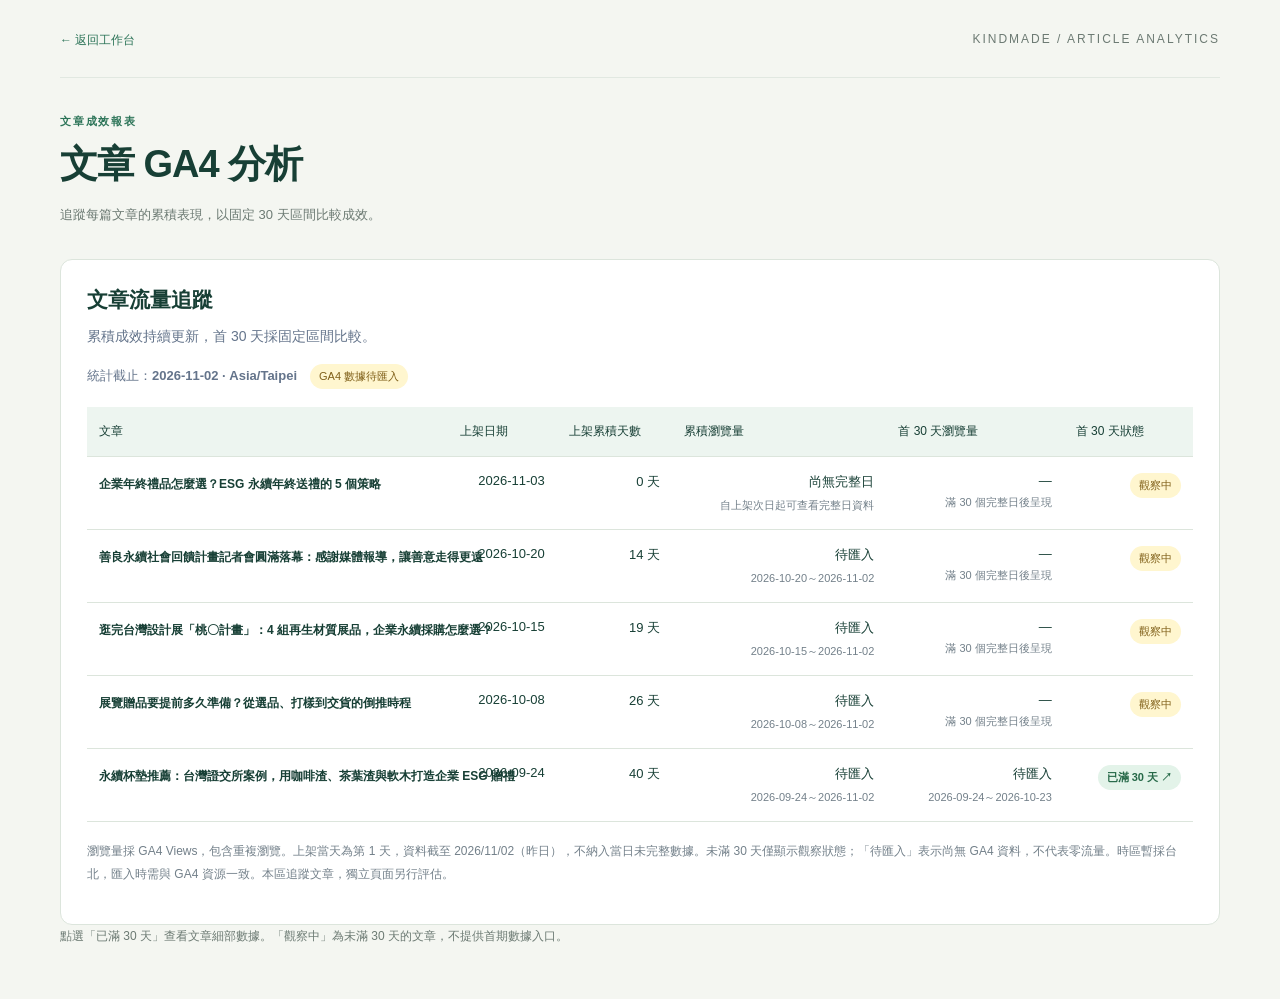
==== docs/article-ga4-report.html @ d6ae5f82 "Publish article analytics preview and reorganize dashboard cards" ====
<!doctype html>
<html lang="zh-Hant"><head><meta charset="utf-8"><meta name="viewport" content="width=device-width,initial-scale=1"><title>文章 GA4 分析｜Kindmade 工作台</title><link rel="stylesheet" href="gsc-report.css"><script src="article-traffic-data.js" defer></script><script src="article-traffic.js" defer></script><style>.traffic-info{font-size:13px;color:#64748b;margin:18px 0}.traffic-scroll{overflow-x:auto}.traffic-table{width:100%;min-width:860px;border-collapse:collapse;font-size:13px}.traffic-table th{background:#edf5f0;color:#173f35;text-align:left;font-size:12px;white-space:nowrap}.traffic-table td,.traffic-table th{padding:16px 12px;border-bottom:1px solid #dce5dc;vertical-align:top}.traffic-table td:first-child{min-width:230px;max-width:300px;line-height:1.7}.traffic-table a{color:#173f35;text-decoration:none;font-weight:600}.traffic-table a:hover{text-decoration:underline}.traffic-table small{display:block;color:#73808a;font-size:11px;margin-top:7px;white-space:nowrap}.traffic-badge{display:inline-block;padding:5px 9px;background:#fff6cf;color:#806019;border-radius:20px;font-size:11px;white-space:nowrap}.traffic-ready{background:#e3f3e9;color:#256847}.traffic-note{font-size:12px;line-height:1.9;color:#73808a;margin-top:18px}

.article-panel{background:white;padding:26px;border:1px solid #dce5dc;border-radius:12px}.section-title{margin:0 0 10px}.section-copy{font-size:14px;color:#64748b}.traffic-table .traffic-open{color:#256847;text-decoration:none}.traffic-open:hover{background:#cde7d6}.traffic-open:focus-visible{outline:3px solid #8a5a0a;outline-offset:3px}@media(max-width:720px){.article-panel{padding:16px}}
</style></head><body><main><nav><a href="index.html">← 返回工作台</a><span>KINDMADE / ARTICLE ANALYTICS</span></nav><header><div><p class="eyebrow">文章成效報表</p><h1>文章 GA4 分析</h1><p class="muted">追蹤每篇文章的累積表現，以固定 30 天區間比較成效。</p></div></header><section class="article-panel" aria-labelledby="traffic-title">
      <div class="article-panel-head"><div><h2 class="section-title" id="traffic-title">文章流量追蹤</h2><p class="section-copy">累積成效持續更新，首 30 天採固定區間比較。</p></div></div>
      <p class="traffic-info">統計截止：<strong id="traffic-cutoff"></strong>　<span class="traffic-badge">GA4 數據待匯入</span></p>
      <div class="traffic-scroll"><table class="traffic-table"><thead><tr><th scope="col">文章</th><th scope="col">上架日期</th><th scope="col">上架累積天數</th><th scope="col">累積瀏覽量</th><th scope="col">首 30 天瀏覽量</th><th scope="col">首 30 天狀態</th></tr></thead><tbody id="traffic-rows"></tbody></table></div>
      <p class="traffic-note">瀏覽量採 GA4 Views，包含重複瀏覽。上架當天為第 1 天，資料截至 2026/11/02（昨日），不納入當日未完整數據。未滿 30 天僅顯示觀察狀態；「待匯入」表示尚無 GA4 資料，不代表零流量。時區暫採台北，匯入時需與 GA4 資源一致。本區追蹤文章，獨立頁面另行評估。</p>
      <noscript><p class="traffic-note">請啟用 JavaScript 以顯示文章流量追蹤表。</p></noscript>
    </section><footer>點選「已滿 30 天」查看文章細部數據。「觀察中」為未滿 30 天的文章，不提供首期數據入口。</footer></main></body></html>
---- docs/gsc-report.css ----
:root{--ink:#173f35;--muted:#6c7a73;--line:#e1e8e1;--green:#2c7458}*{box-sizing:border-box}body{margin:0;background:#f4f6f1;color:var(--ink);font-family:"Segoe UI","Microsoft JhengHei",sans-serif}main{max-width:1240px;margin:auto;padding:32px 40px}a{color:var(--green);text-decoration:none}nav{display:flex;justify-content:space-between;font-size:12px;padding-bottom:28px;border-bottom:1px solid var(--line)}nav span{letter-spacing:2px;color:var(--muted)}header{display:flex;justify-content:space-between;align-items:center;padding:36px 0 22px;gap:20px}h1{font-size:clamp(25px,3vw,38px);letter-spacing:-1px;margin:10px 0 16px}h2{font-size:21px;margin:5px 0}.eyebrow{font-size:11px;letter-spacing:1.8px;color:var(--green);font-weight:700;margin:0}.muted{color:var(--muted);font-size:13px}button,.button,select{font:inherit;font-size:13px;border:1px solid #ccd8ce;background:white;color:var(--ink);padding:11px 16px;border-radius:8px;cursor:pointer}button:hover,.button:hover{background:#e9f0e8}button:focus-visible,a:focus-visible,select:focus-visible{outline:3px solid #c49b44;outline-offset:3px}.toolbar{display:flex;align-items:center;justify-content:space-between;gap:15px;font-size:13px;margin:8px 0 20px}.toolbar label{display:flex;align-items:center;gap:12px}.dot{display:inline-block;width:7px;height:7px;border-radius:50%;background:#468163;margin-right:8px}.cards{display:grid;grid-template-columns:repeat(4,1fr);gap:16px;margin-bottom:30px}.card{background:white;border:1px solid var(--line);padding:22px;border-radius:12px;position:relative;overflow:hidden}.card:first-child{background:var(--ink);color:white}.card:before{content:"";position:absolute;top:0;left:0;width:100%;height:3px;background:#a9c8b2}.card:first-child:before{background:#d4dcb0}.card-label{font-size:13px;opacity:.8}.value{font-size:36px;letter-spacing:-1px;font-weight:650;margin:18px 0 10px}.comparison{font-size:12px;color:var(--muted)}.card:first-child .comparison{color:#d2e5d6}.up{color:#287153}.down{color:#ad5940}.card:first-child .up,.card:first-child .down{color:#ecedca}.panel{background:white;border:1px solid var(--line);border-radius:12px;margin-bottom:22px;overflow:hidden}.section-head{padding:24px;display:flex;justify-content:space-between;align-items:center;gap:16px}.section-head p.muted{margin-bottom:0}.table-wrap{overflow-x:auto}table{width:100%;border-collapse:collapse;white-space:nowrap;text-align:right;font-size:14px}th{background:#f7f9f5;color:var(--muted);font-weight:500;font-size:12px}th,td{padding:17px 24px;border-bottom:1px solid #edf0eb}th:first-child,td:first-child{text-align:left}tr.selected{background:#eaf2e9}td button{padding:0;border:0;background:transparent;font-weight:650;color:inherit}tr.selected td:first-child{border-left:3px solid var(--green)}td a{font-size:12px}.note{font-size:12px;color:var(--muted);line-height:1.8;margin:0;padding:18px 24px}footer{font-size:12px;color:var(--muted);line-height:1.9;padding-bottom:20px}@media(max-width:800px){main{padding:20px}.cards{grid-template-columns:repeat(2,1fr)}header{align-items:flex-start;flex-direction:column}nav span{display:none}.toolbar{align-items:flex-start;flex-direction:column}.value{font-size:30px}.section-head{padding:20px}td,th{padding:16px}.card{padding:18px}}@media(max-width:380px){.cards{grid-template-columns:1fr}}
.entry-table td:first-child{white-space:normal;min-width:260px;max-width:560px}.entry-name{display:inline-block;vertical-align:middle;max-width:calc(100% - 40px);overflow-wrap:anywhere}.rank{display:inline-block;width:24px;margin-right:12px;color:var(--muted);font-size:12px}.page-link strong{display:block;font-size:14px;font-weight:600}.page-link small{display:block;color:var(--muted);font-size:11px;margin-top:5px;overflow-wrap:anywhere}.page-link:hover strong{text-decoration:underline}
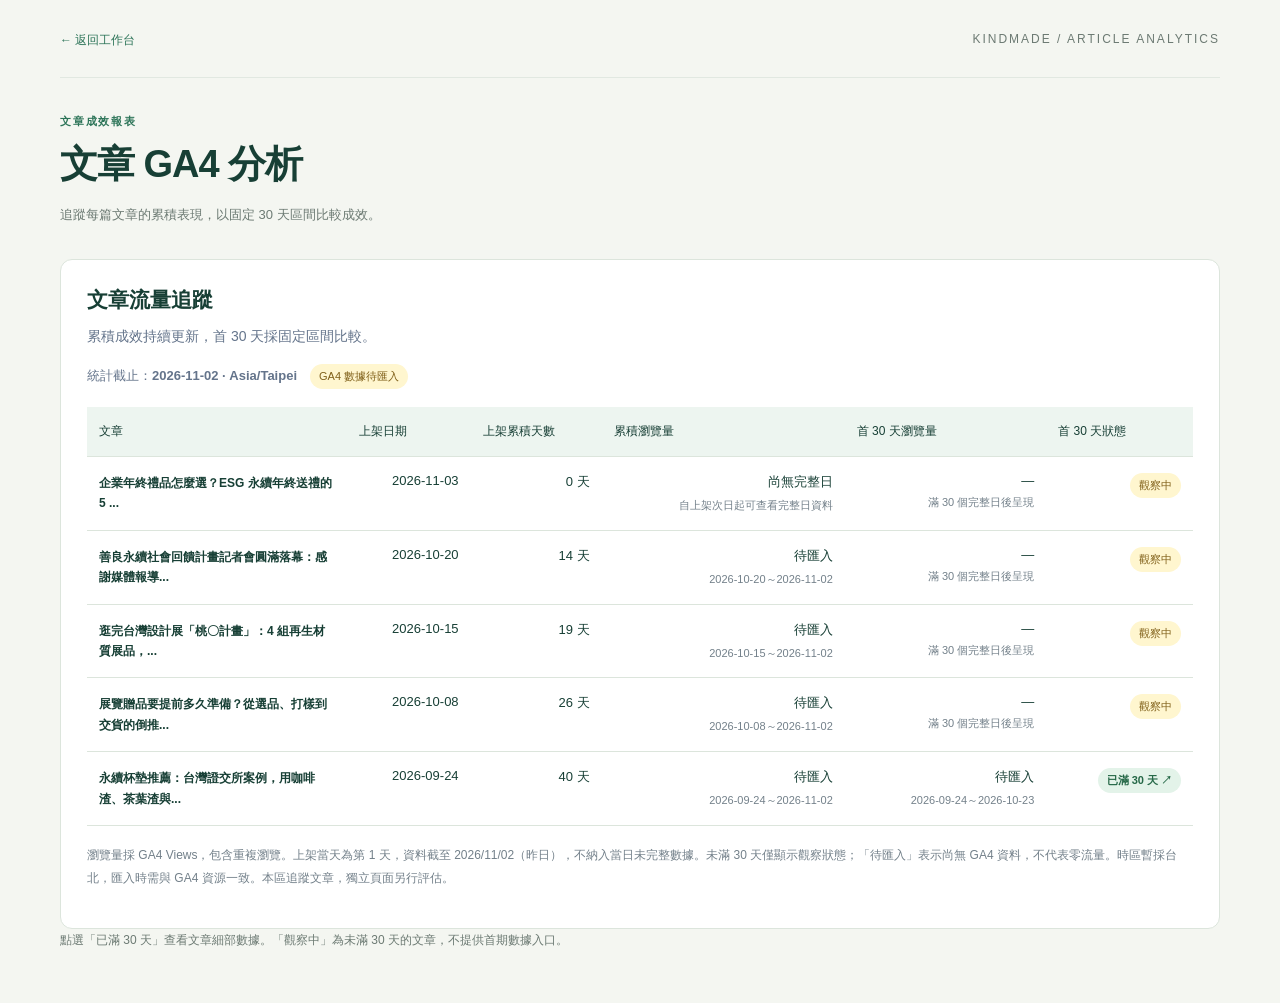
==== commit f6c2595c: "Truncate article traffic titles to 24 characters" ====
--- a/docs/article-ga4-report.html
+++ b/docs/article-ga4-report.html
@@ -2,6 +2,7 @@
 <html lang="zh-Hant"><head><meta charset="utf-8"><meta name="viewport" content="width=device-width,initial-scale=1"><title>文章 GA4 分析｜Kindmade 工作台</title><link rel="stylesheet" href="gsc-report.css"><script src="article-traffic-data.js" defer></script><script src="article-traffic.js" defer></script><style>.traffic-info{font-size:13px;color:#64748b;margin:18px 0}.traffic-scroll{overflow-x:auto}.traffic-table{width:100%;min-width:860px;border-collapse:collapse;font-size:13px}.traffic-table th{background:#edf5f0;color:#173f35;text-align:left;font-size:12px;white-space:nowrap}.traffic-table td,.traffic-table th{padding:16px 12px;border-bottom:1px solid #dce5dc;vertical-align:top}.traffic-table td:first-child{min-width:230px;max-width:300px;line-height:1.7}.traffic-table a{color:#173f35;text-decoration:none;font-weight:600}.traffic-table a:hover{text-decoration:underline}.traffic-table small{display:block;color:#73808a;font-size:11px;margin-top:7px;white-space:nowrap}.traffic-badge{display:inline-block;padding:5px 9px;background:#fff6cf;color:#806019;border-radius:20px;font-size:11px;white-space:nowrap}.traffic-ready{background:#e3f3e9;color:#256847}.traffic-note{font-size:12px;line-height:1.9;color:#73808a;margin-top:18px}
 
 .article-panel{background:white;padding:26px;border:1px solid #dce5dc;border-radius:12px}.section-title{margin:0 0 10px}.section-copy{font-size:14px;color:#64748b}.traffic-table .traffic-open{color:#256847;text-decoration:none}.traffic-open:hover{background:#cde7d6}.traffic-open:focus-visible{outline:3px solid #8a5a0a;outline-offset:3px}@media(max-width:720px){.article-panel{padding:16px}}
+.traffic-table td:first-child{width:260px;min-width:260px;max-width:260px}.traffic-table td:first-child a{display:block;max-width:236px;white-space:normal;overflow-wrap:anywhere}.traffic-table td:nth-child(2){white-space:nowrap}
 </style></head><body><main><nav><a href="index.html">← 返回工作台</a><span>KINDMADE / ARTICLE ANALYTICS</span></nav><header><div><p class="eyebrow">文章成效報表</p><h1>文章 GA4 分析</h1><p class="muted">追蹤每篇文章的累積表現，以固定 30 天區間比較成效。</p></div></header><section class="article-panel" aria-labelledby="traffic-title">
       <div class="article-panel-head"><div><h2 class="section-title" id="traffic-title">文章流量追蹤</h2><p class="section-copy">累積成效持續更新，首 30 天採固定區間比較。</p></div></div>
       <p class="traffic-info">統計截止：<strong id="traffic-cutoff"></strong>　<span class="traffic-badge">GA4 數據待匯入</span></p>
